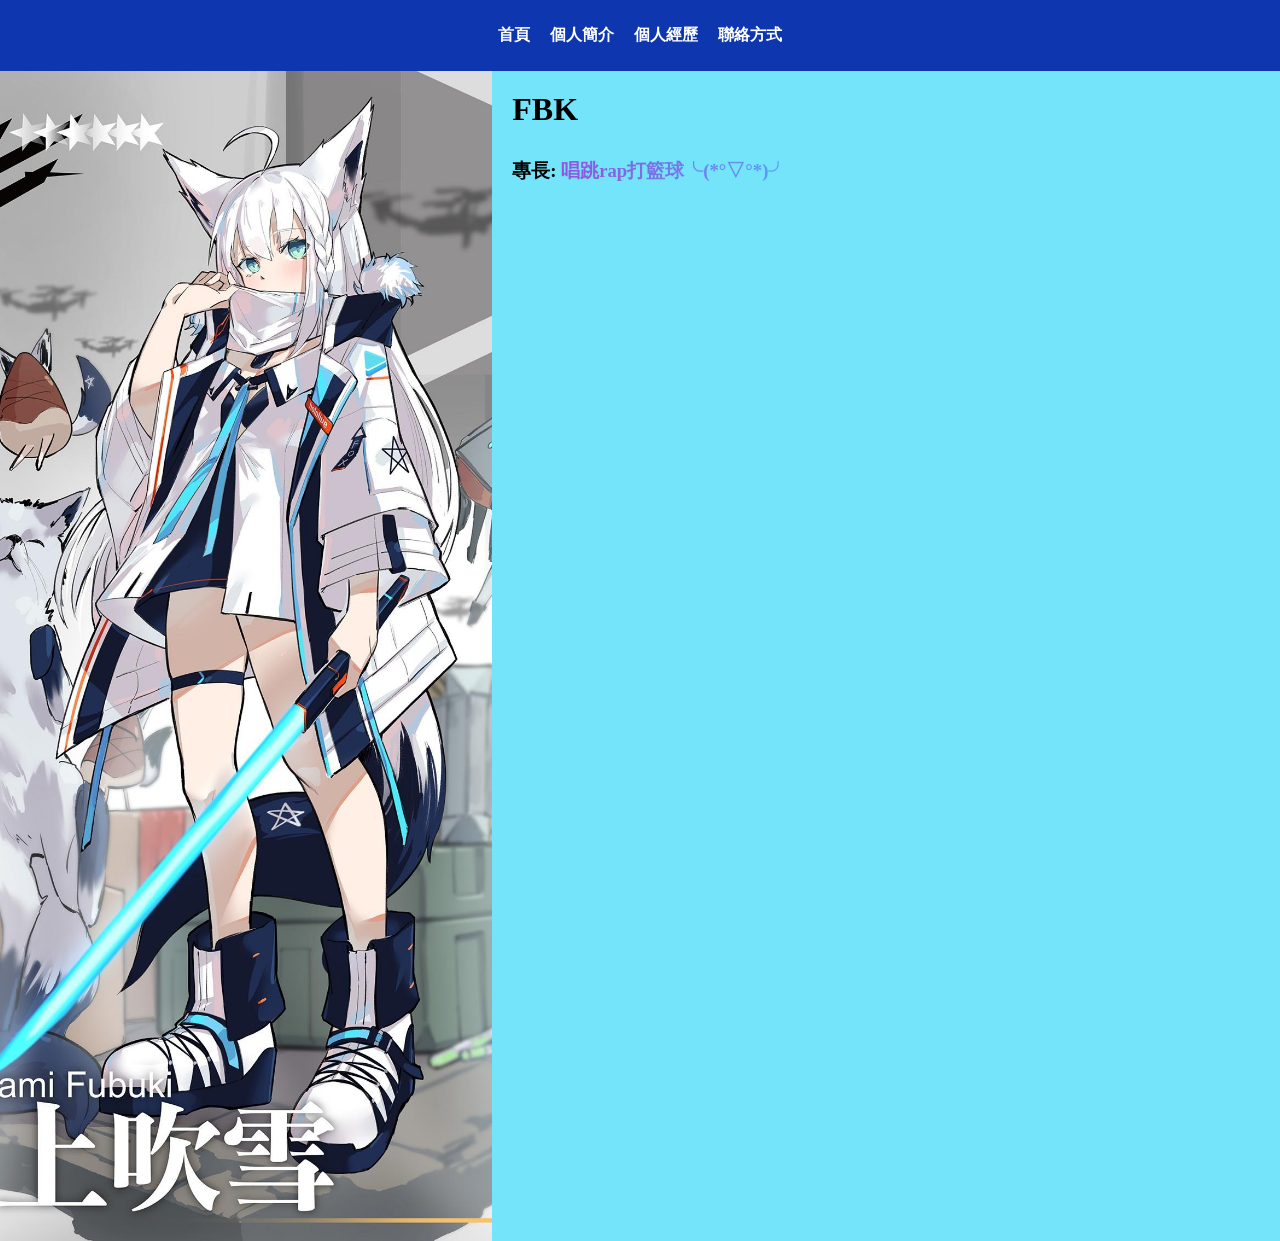
==== html/home.html @ 657c3486 "初始化" ====
<!DOCTYPE html>
<html lang="en">
<head>
    <meta charset="UTF-8">
    <meta name="viewport" content="width=device-width, initial-scale=1.0">
    <title>作品集</title>
    <link rel="stylesheet" href="../CSS/123.CSS">
</head>
<body>
    <nav>
        <ul>
            <li><b>首頁</b></li>
            <li><strong>個人簡介</strong></li>
            <li>個人經歷</li>
            <li>聯絡方式</li>
        </ul>
    </nav>
    <main class="container">
        <div id="image">
            <img src="./1.jpg" alt="人物" title="FBK">
        </div>
        <div id="text">
            <h1>FBK</h1>
            <h3>專長: <span class="gradient-text""> 唱跳rap打籃球╰(*°▽°*)╯</span></h3>
        </div>
    </main>
</body>
</html>
---- CSS/123.CSS ----
* {
    margin: 0;
    padding: 0;
}

nav {
    background-color:rgb(13, 54, 175);
    color:rgb(255, 255, 255);
    padding: 25px;
    display: flex;/*版型*/
    justify-content: center;/*水平置中*/
    align-items: center;/*垂直置中*/
    font-family:微軟正黑體;
    font-weight: bold;
}

nav ul{
    list-style: none;
    display: flex;  
    gap: 20px;
    justify-content: center;
    align-items: center;
}

.container {
    display: flex;
    justify-content: start;
    align-items: start;
    flex-direction: row;
    height: 100vh;
}
#image{
    padding: 0px;
    /* padding-bottom: 250px; */
    background-color: rgb(145, 145, 145);
    width: 50%;
    height: 130%;
    display: flex;
    justify-content: center;
    align-items: center;
}
#text{
    padding: 0px;
    /* padding-bottom: 250px; */
    background-color: rgb(115, 228, 250);
    width: 80%;
    height: 130%;
    display: flex;
    justify-content: start;
    align-items: start;
    flex-direction: column;
}

#image img{
    width: 100%;
    height: 100%;
    object-fit: cover;
    
}
#text h1{
    margin: 20px;
    margin-bottom: 10px;
}

#text h3{
    margin: 20px;
}

.gradient-text{
    background: linear-gradient(90deg, #9551df, #579ef5);
    -webkit-background-clip: text;
    -webkit-text-fill-color: transparent;
    font-weight: bold;
}
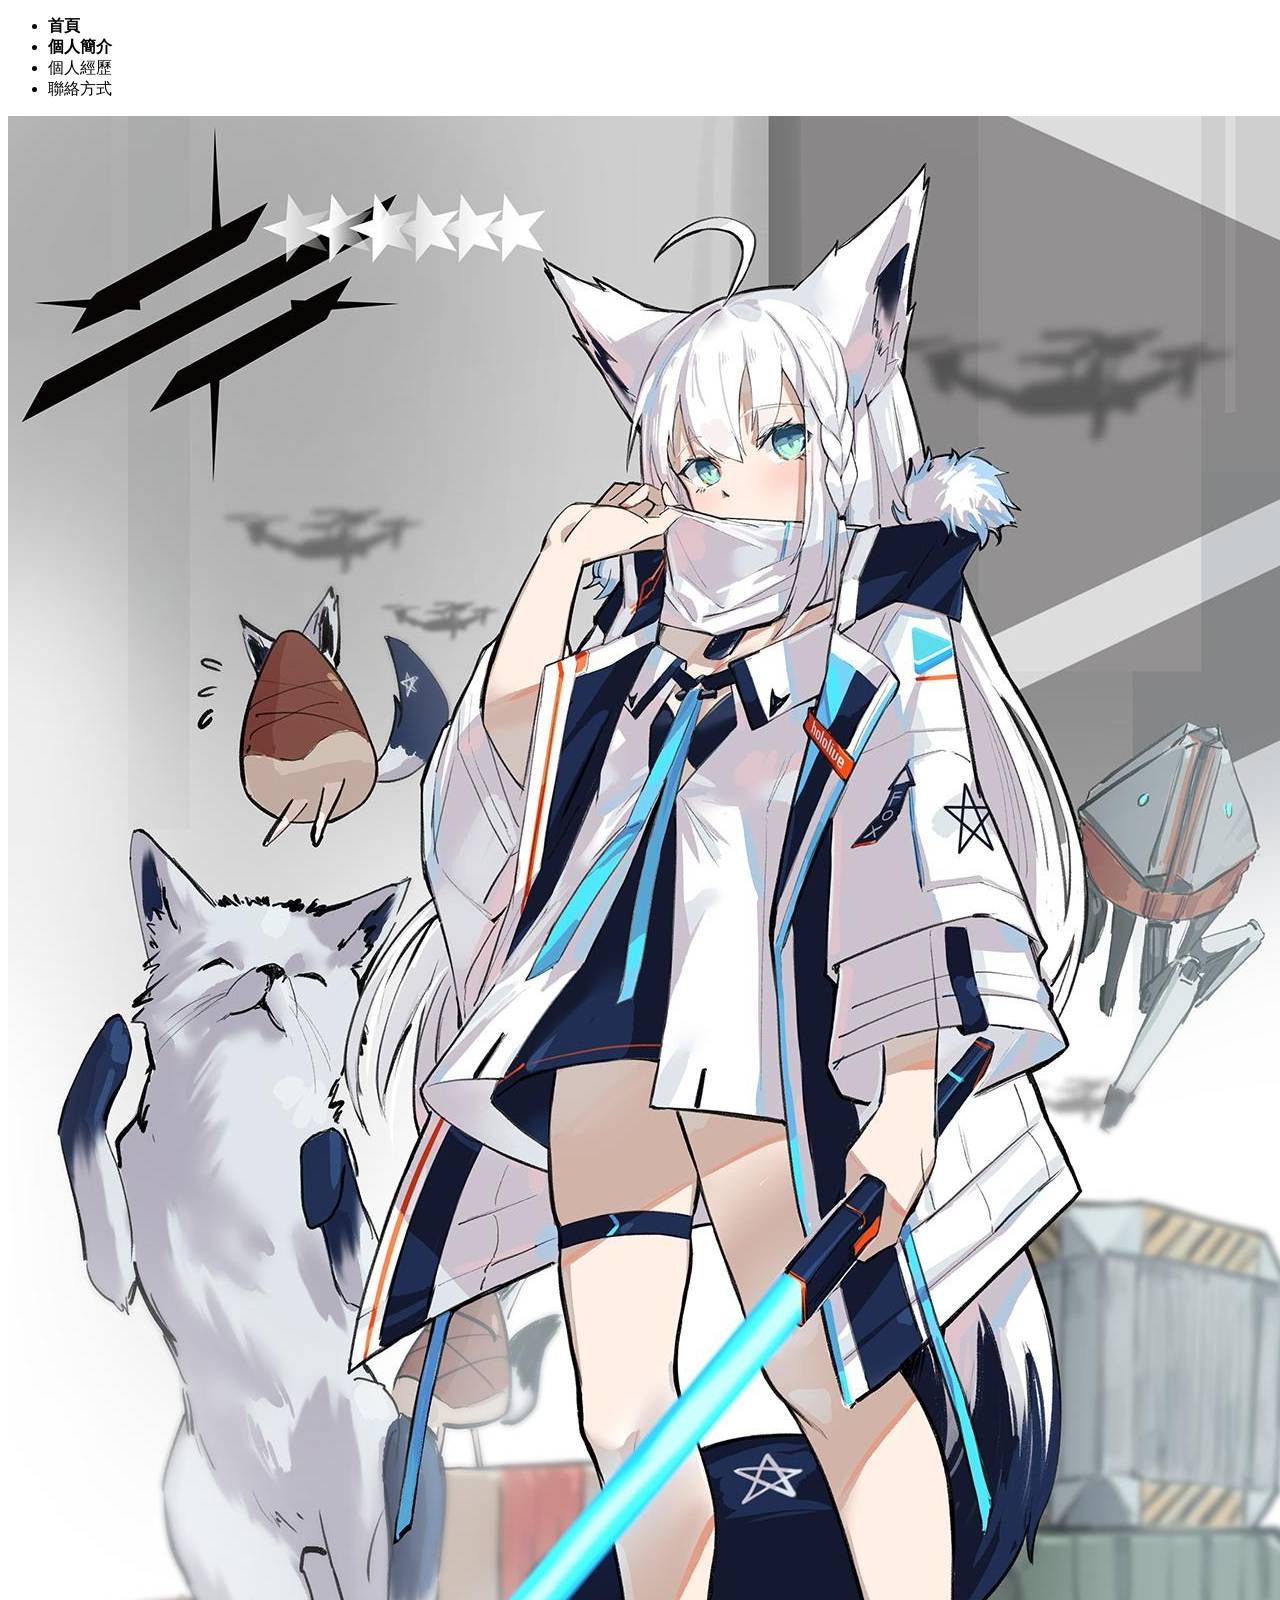
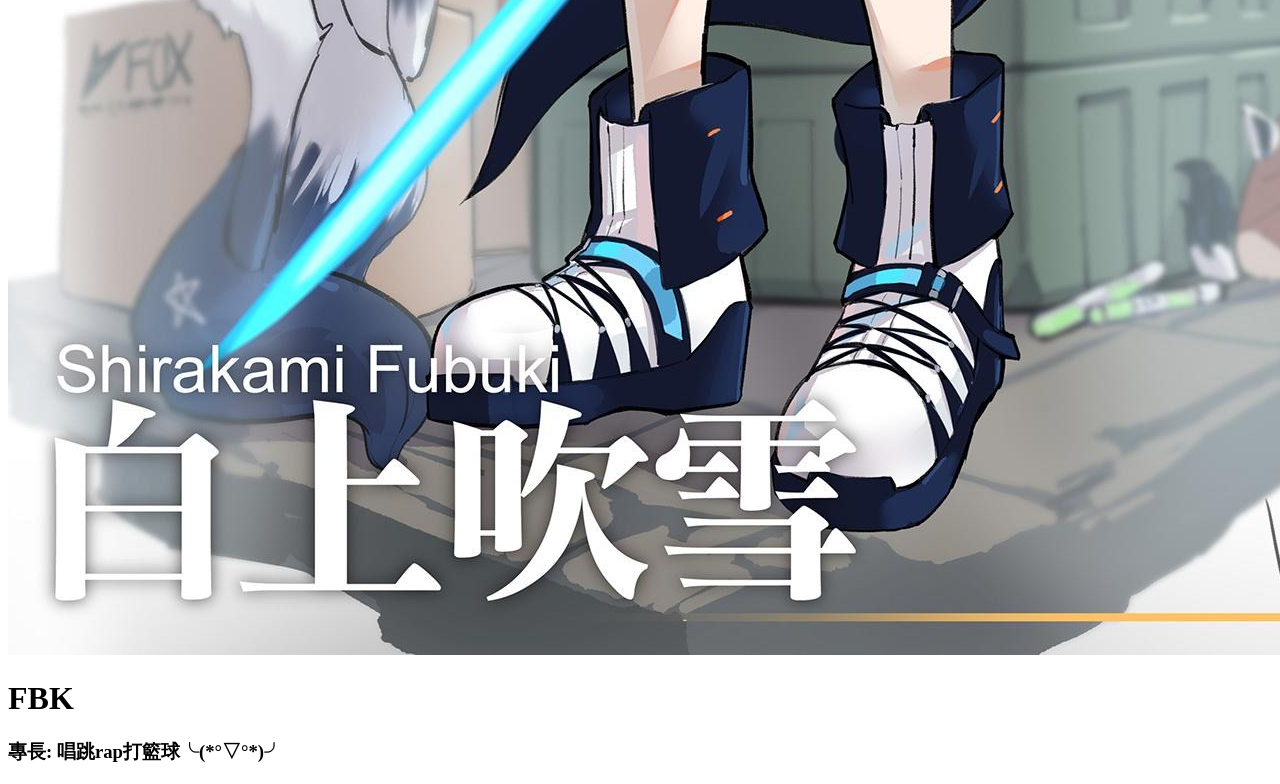
==== commit 49e08c53: "test" ====
--- a/html/home.html
+++ b/html/home.html
@@ -4,7 +4,7 @@
     <meta charset="UTF-8">
     <meta name="viewport" content="width=device-width, initial-scale=1.0">
     <title>作品集</title>
-    <link rel="stylesheet" href="../CSS/123.CSS">
+    <link rel="stylesheet" href="../CSS/123.css">
 </head>
 <body>
     <nav>
